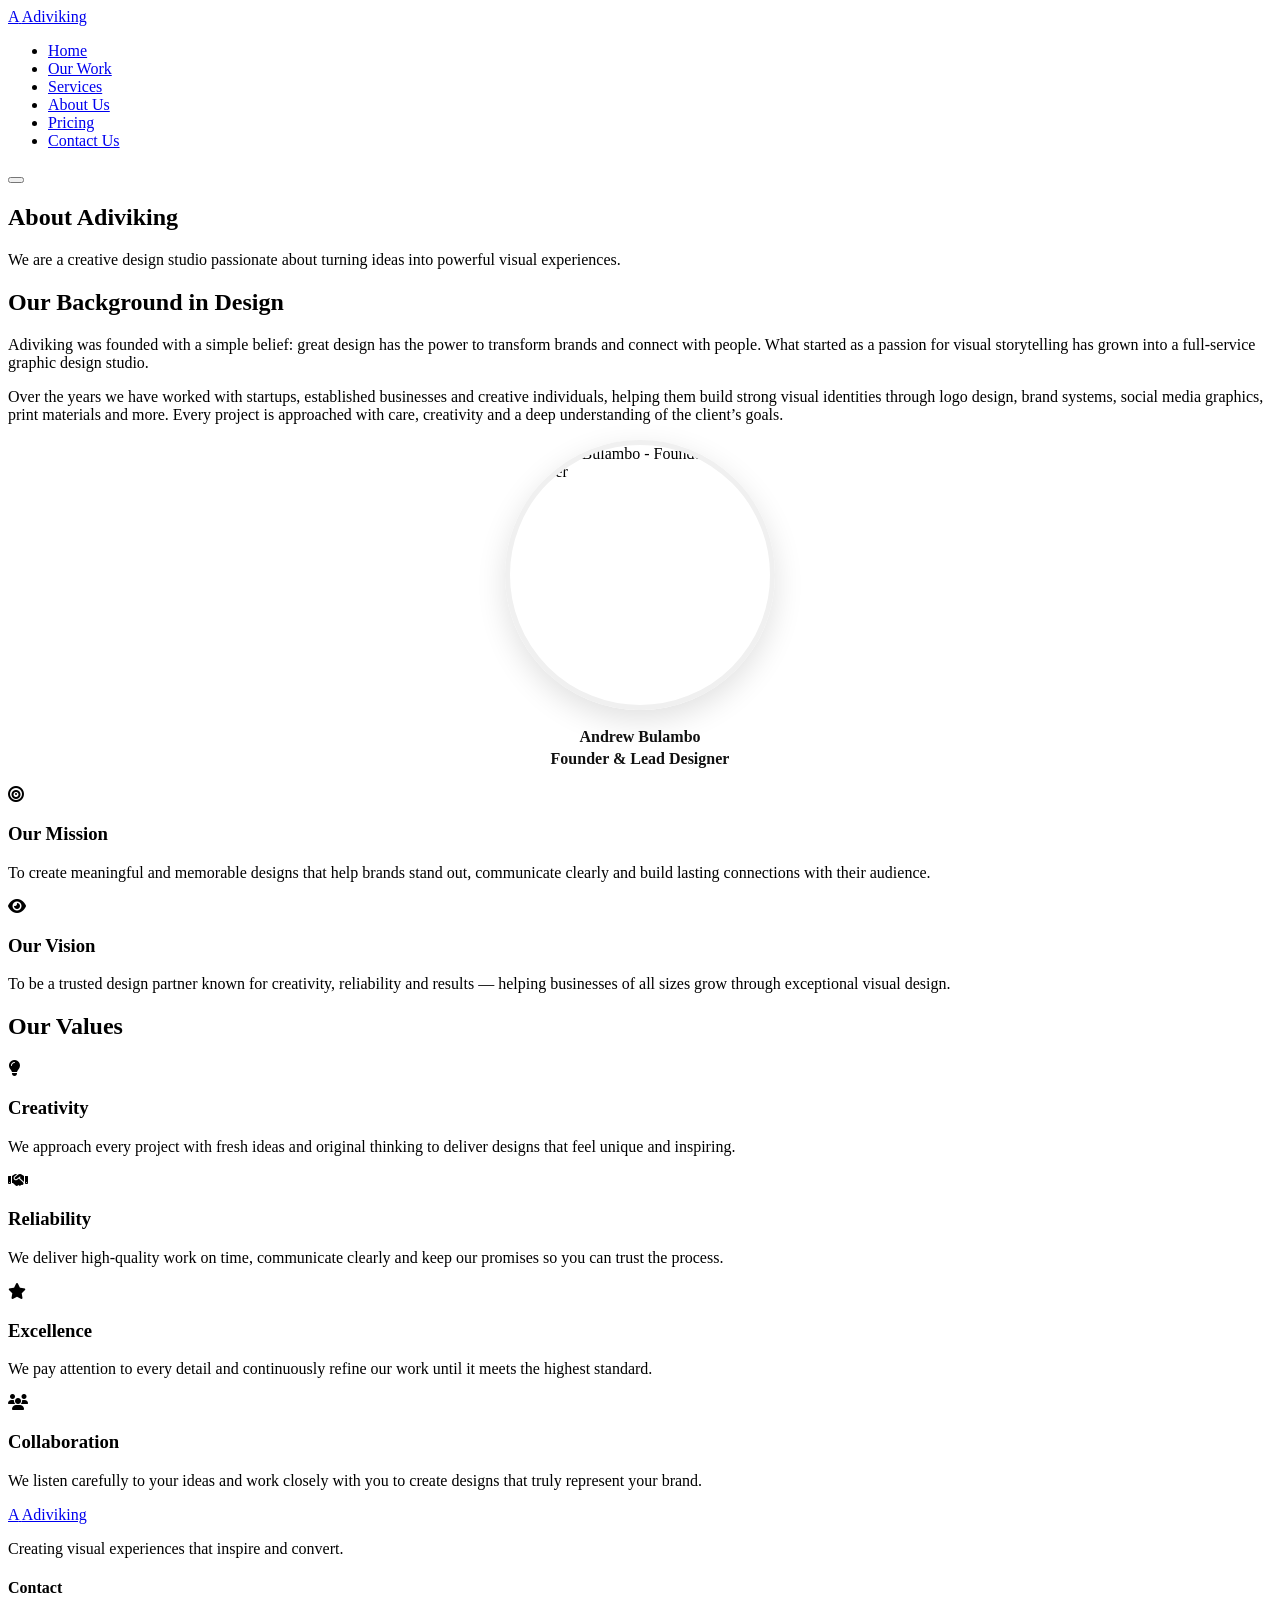
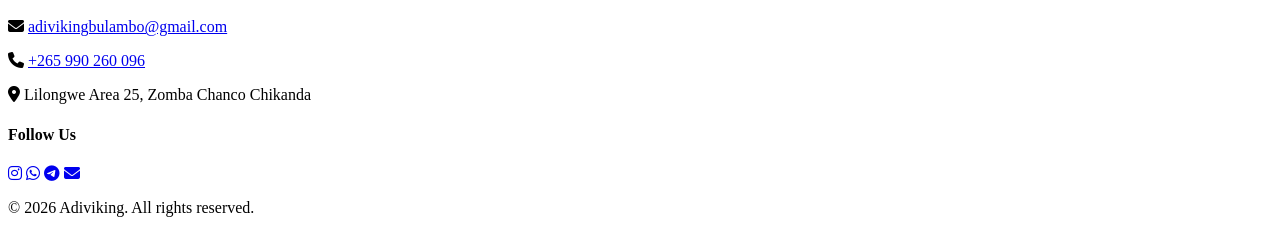
==== AboutUs.html @ 5ed701de "Add files via upload" ====
<!DOCTYPE html>
<html lang="en">
<head>
    <meta charset="UTF-8">
    <meta name="viewport" content="width=device-width, initial-scale=1.0">
    <title>About Us | Adiviking</title>
    <link rel="stylesheet" href="graphicdesign.css">
    <link rel="stylesheet" href="https://cdnjs.cloudflare.com/ajax/libs/font-awesome/6.5.1/css/all.min.css">
    <style>
        .owner-placeholder {
            width: 260px;
            height: 260px;
            margin: 0 auto 16px;
            border-radius: 50%;
            overflow: hidden;
            box-shadow: 0 10px 30px rgba(0, 0, 0, 0.12);
            border: 5px solid #f0f0f0;
            background: none;
        }
        .owner-placeholder img {
            width: 100%;
            height: 100%;
            object-fit: cover;
            display: block;
        }
        .owner-name {
            text-align: center;
            font-weight: 600;
            color: #111;
            line-height: 1.4;
        }
        @media (max-width: 900px) {
            .owner-placeholder {
                width: 200px;
                height: 200px;
            }
        }
    </style>
</head>
<body>

    <header class="header">
        <div class="container">
            <a href="index.html" class="logo">
                <span class="logo-icon">A</span>
                <span class="logo-text">Adiviking</span>
            </a>
            <nav class="nav" id="navMenu">
                <ul class="nav-list">
                    <li><a href="index.html" class="nav-link">Home</a></li>
                    <li><a href="OurWork.html" class="nav-link">Our Work</a></li>
                    <li><a href="Services.html" class="nav-link">Services</a></li>
                    <li><a href="AboutUs.html" class="nav-link active">About Us</a></li>
                    <li><a href="Pricing.html" class="nav-link">Pricing</a></li>
                    <li><a href="ContactUs.html" class="nav-link">Contact Us</a></li>
                </ul>
            </nav>
            <button class="menu-toggle" id="menuToggle" aria-label="Toggle menu">
                <span></span><span></span><span></span>
            </button>
        </div>
    </header>

    <section class="page-hero">
        <div class="container">
            <h1>About Adiviking</h1>
            <p>We are a creative design studio passionate about turning ideas into powerful visual experiences.</p>
        </div>
    </section>

    <section class="about-section">
        <div class="container">
            <div class="about-grid">
                <div class="about-text">
                    <h2>Our Background in Design</h2>
                    <p>
                        Adiviking was founded with a simple belief: great design has the power to transform brands 
                        and connect with people. What started as a passion for visual storytelling has grown into 
                        a full-service graphic design studio.
                    </p>
                    <p>
                        Over the years we have worked with startups, established businesses and creative individuals, 
                        helping them build strong visual identities through logo design, brand systems, social media 
                        graphics, print materials and more. Every project is approached with care, creativity and 
                        a deep understanding of the client’s goals.
                    </p>
                </div>
                <div class="about-image">
                    <div class="owner-photo">
                        <div class="owner-placeholder">
                            <img src="Adiviking.jpeg" alt="Andrew Bulambo - Founder & Lead Designer">
                        </div>
                        <p class="owner-name">Andrew Bulambo<br>Founder & Lead Designer</p>
                    </div>
                </div>
            </div>
        </div>
    </section>

    <section class="mission-vision">
        <div class="container">
            <div class="mv-grid">
                <div class="mv-card">
                    <div class="mv-icon"><i class="fas fa-bullseye"></i></div>
                    <h3>Our Mission</h3>
                    <p>
                        To create meaningful and memorable designs that help brands stand out, 
                        communicate clearly and build lasting connections with their audience.
                    </p>
                </div>
                <div class="mv-card">
                    <div class="mv-icon"><i class="fas fa-eye"></i></div>
                    <h3>Our Vision</h3>
                    <p>
                        To be a trusted design partner known for creativity, reliability and 
                        results — helping businesses of all sizes grow through exceptional visual design.
                    </p>
                </div>
            </div>
        </div>
    </section>

    <section class="values-section">
        <div class="container">
            <h2 class="section-title">Our Values</h2>
            <div class="values-grid">
                <div class="value-card">
                    <div class="value-icon"><i class="fas fa-lightbulb"></i></div>
                    <h3>Creativity</h3>
                    <p>We approach every project with fresh ideas and original thinking to deliver designs that feel unique and inspiring.</p>
                </div>
                <div class="value-card">
                    <div class="value-icon"><i class="fas fa-handshake"></i></div>
                    <h3>Reliability</h3>
                    <p>We deliver high-quality work on time, communicate clearly and keep our promises so you can trust the process.</p>
                </div>
                <div class="value-card">
                    <div class="value-icon"><i class="fas fa-star"></i></div>
                    <h3>Excellence</h3>
                    <p>We pay attention to every detail and continuously refine our work until it meets the highest standard.</p>
                </div>
                <div class="value-card">
                    <div class="value-icon"><i class="fas fa-users"></i></div>
                    <h3>Collaboration</h3>
                    <p>We listen carefully to your ideas and work closely with you to create designs that truly represent your brand.</p>
                </div>
            </div>
        </div>
    </section>

    <footer class="footer">
        <div class="container">
            <div class="footer-content">
                <div class="footer-brand">
                    <a href="index.html" class="logo">
                        <span class="logo-icon">A</span>
                        <span class="logo-text">Adiviking</span>
                    </a>
                    <p>Creating visual experiences that inspire and convert.</p>
                </div>
                <div class="footer-contact">
                    <h4>Contact</h4>
                    <p><i class="fas fa-envelope"></i> <a href="mailto:adivikingbulambo@gmail.com">adivikingbulambo@gmail.com</a></p>
                    <p><i class="fas fa-phone"></i> <a href="tel:+265990260096">+265 990 260 096</a></p>
                    <p><i class="fas fa-map-marker-alt"></i> Lilongwe Area 25, Zomba Chanco Chikanda</p>
                </div>
                <div class="footer-social">
                    <h4>Follow Us</h4>
                    <div class="social-links">
                        <a href="https://instagram.com" target="_blank" rel="noopener" aria-label="Instagram"><i class="fab fa-instagram"></i></a>
                        <a href="https://wa.me/265990260096" target="_blank" rel="noopener" aria-label="WhatsApp"><i class="fab fa-whatsapp"></i></a>
                        <a href="https://t.me/adivikingBulambo" target="_blank" rel="noopener" aria-label="Telegram"><i class="fab fa-telegram"></i></a>
                        <a href="mailto:adivikingbulambo@gmail.com" aria-label="Email"><i class="fas fa-envelope"></i></a>
                    </div>
                </div>
            </div>
            <div class="footer-bottom">
                <p>&copy; 2026 Adiviking. All rights reserved.</p>
            </div>
        </div>
    </footer>

    <script src="portfolio.js"></script>
</body>
</html>
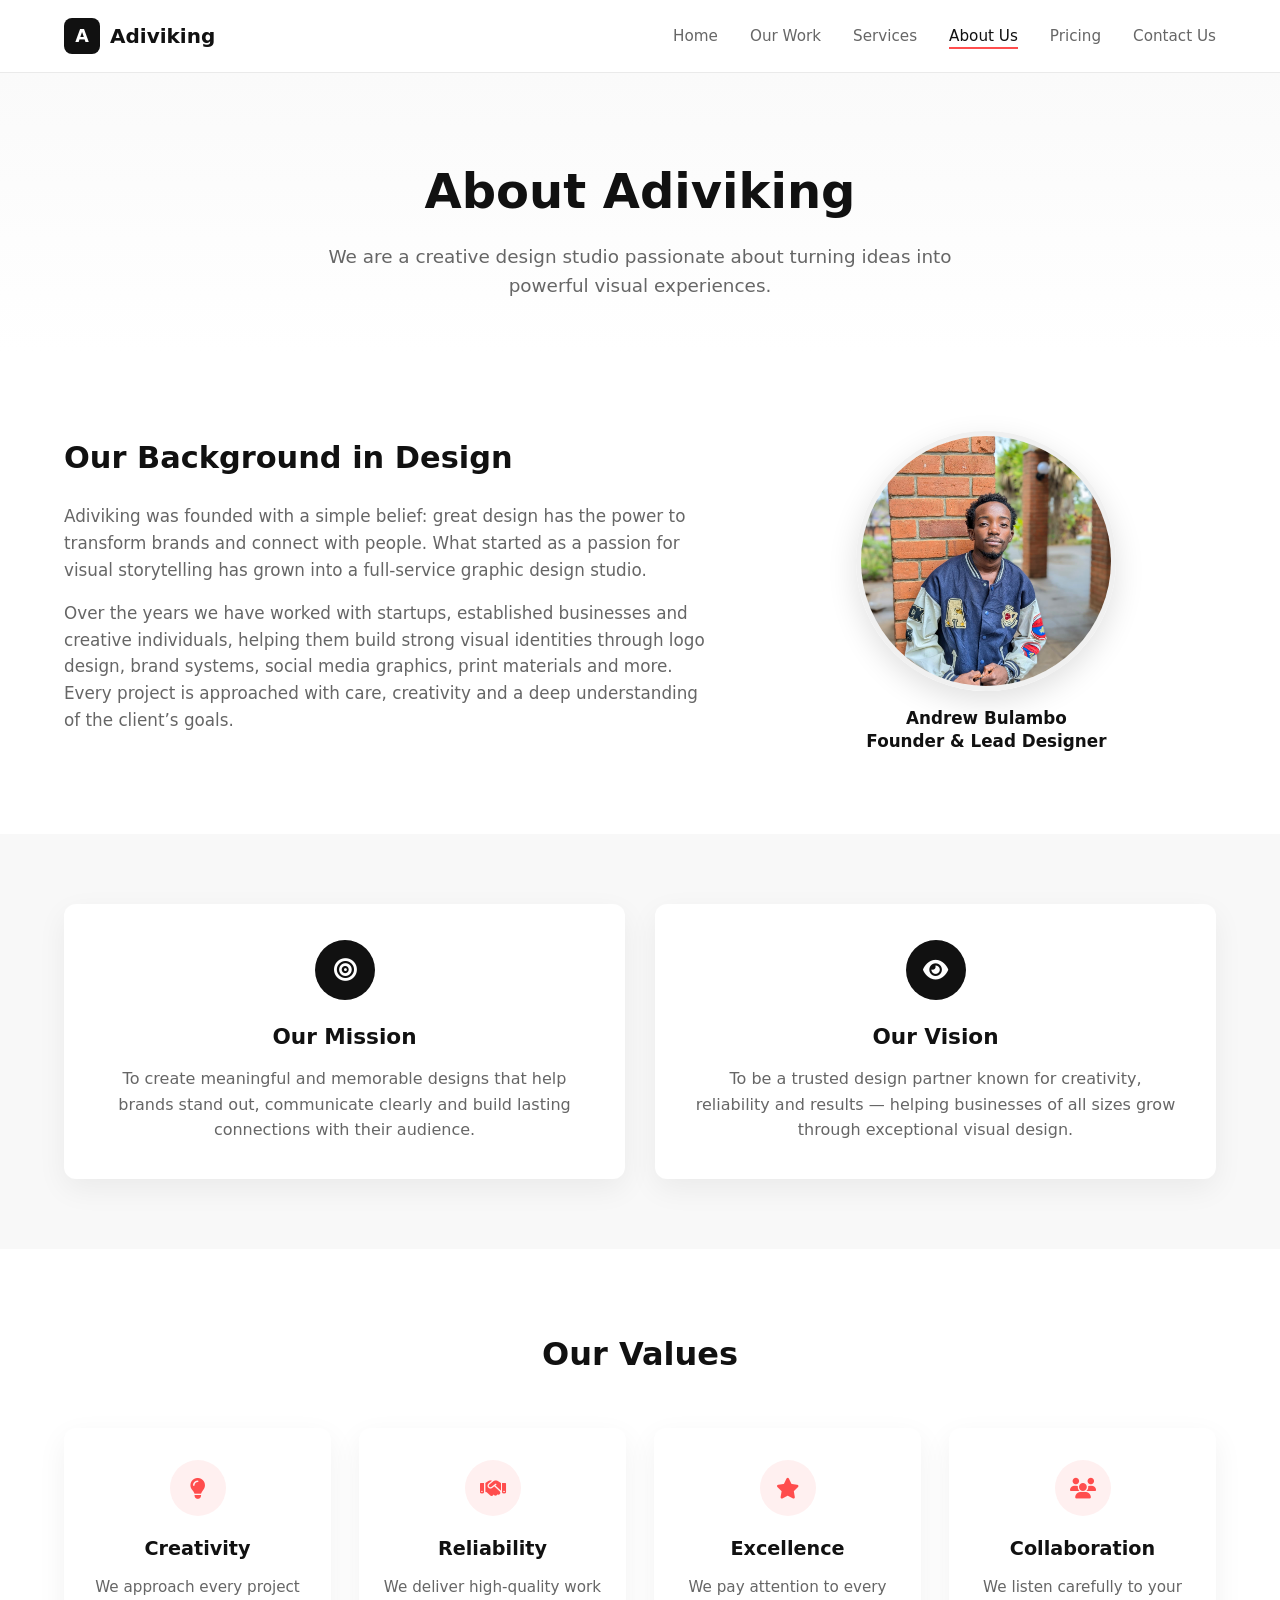
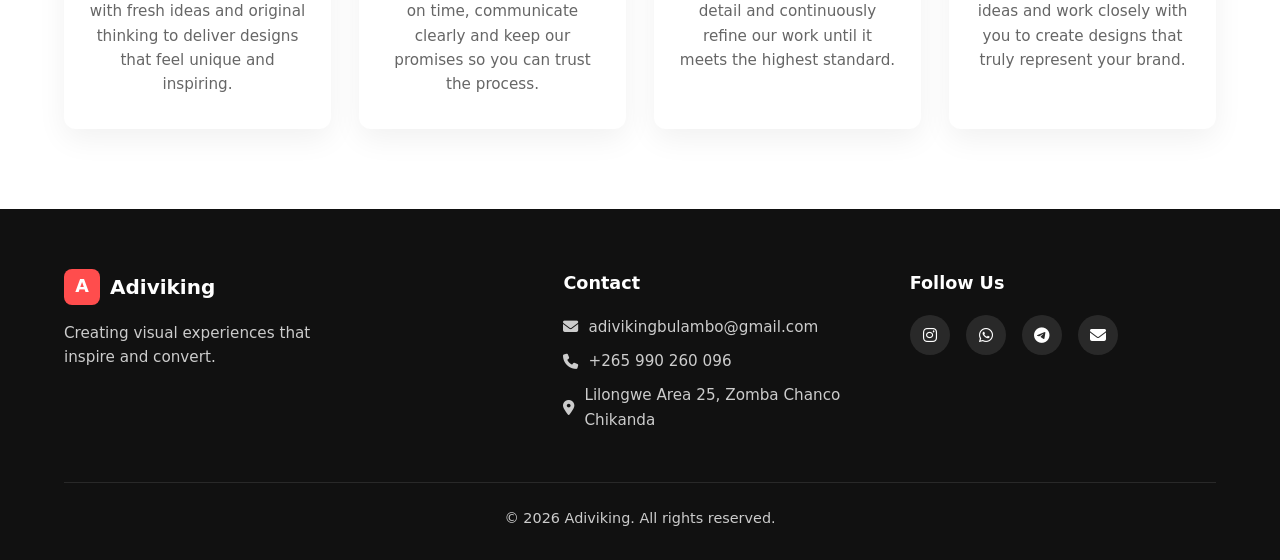
==== commit 26f27dd3: "Add files via upload" ====
--- a/AboutUs.html
+++ b/AboutUs.html
@@ -37,6 +37,32 @@
         }
     </style>
 </head>
+<script>
+(function () {
+    function initMenu() {
+        var btn = document.getElementById('menuToggle');
+        var nav = document.getElementById('navMenu');
+        if (!btn || !nav) return;
+        btn.onclick = function () {
+            nav.classList.toggle('active');
+            btn.classList.toggle('active');
+        };
+        var links = nav.querySelectorAll('.nav-link');
+        for (var i = 0; i < links.length; i++) {
+            links[i].onclick = function () {
+                nav.classList.remove('active');
+                btn.classList.remove('active');
+            };
+        }
+    }
+    if (document.readyState === 'loading') {
+        document.addEventListener('DOMContentLoaded', initMenu);
+    } else {
+        initMenu();
+    }
+})();
+</script>
+
 <body>
 
     <header class="header">
--- a/graphicdesign.css
+++ b/graphicdesign.css
@@ -0,0 +1,1127 @@
+/* ===== Reset & Base ===== */
+* {
+    margin: 0;
+    padding: 0;
+    box-sizing: border-box;
+}
+
+:root {
+    --primary: #111111;
+    --accent: #ff4d4d;
+    --text: #333333;
+    --text-light: #666666;
+    --bg: #ffffff;
+    --bg-soft: #f8f8f8;
+    --border: #eaeaea;
+    --radius: 12px;
+    --shadow: 0 10px 30px rgba(0, 0, 0, 0.06);
+    --transition: all 0.3s ease;
+}
+
+html {
+    scroll-behavior: smooth;
+}
+
+body {
+    font-family: 'Segoe UI', system-ui, -apple-system, sans-serif;
+    color: var(--text);
+    background: var(--bg);
+    line-height: 1.6;
+}
+
+.container {
+    width: 100%;
+    max-width: 1200px;
+    margin: 0 auto;
+    padding: 0 24px;
+}
+
+a {
+    text-decoration: none;
+    color: inherit;
+}
+
+img {
+    max-width: 100%;
+    display: block;
+}
+
+/* ===== Header ===== */
+.header {
+    position: sticky;
+    top: 0;
+    z-index: 1000;
+    background: rgba(255, 255, 255, 0.95);
+    backdrop-filter: blur(12px);
+    border-bottom: 1px solid var(--border);
+}
+
+.header .container {
+    display: flex;
+    align-items: center;
+    justify-content: space-between;
+    height: 72px;
+    position: relative;
+}
+
+.logo {
+    display: flex;
+    align-items: center;
+    gap: 10px;
+    font-weight: 700;
+    font-size: 1.25rem;
+    color: var(--primary);
+}
+
+.logo-icon {
+    width: 36px;
+    height: 36px;
+    background: var(--primary);
+    color: white;
+    border-radius: 8px;
+    display: flex;
+    align-items: center;
+    justify-content: center;
+    font-size: 1.1rem;
+}
+
+.nav-list {
+    display: flex;
+    list-style: none;
+    gap: 32px;
+}
+
+.nav-link {
+    font-size: 0.95rem;
+    font-weight: 500;
+    color: var(--text-light);
+    transition: var(--transition);
+    position: relative;
+}
+
+.nav-link:hover,
+.nav-link.active {
+    color: var(--primary);
+}
+
+.nav-link.active::after {
+    content: '';
+    position: absolute;
+    bottom: -4px;
+    left: 0;
+    width: 100%;
+    height: 2px;
+    background: var(--accent);
+}
+
+/* Hamburger - hidden on desktop */
+.menu-toggle {
+    display: none;
+    flex-direction: column;
+    justify-content: center;
+    gap: 5px;
+    background: none;
+    border: none;
+    cursor: pointer;
+    padding: 8px;
+    z-index: 1001;
+}
+
+.menu-toggle span {
+    width: 24px;
+    height: 2px;
+    background: var(--primary);
+    transition: var(--transition);
+    display: block;
+}
+
+/* ===== Buttons ===== */
+.btn {
+    display: inline-block;
+    padding: 14px 32px;
+    border-radius: 50px;
+    font-weight: 600;
+    font-size: 1rem;
+    transition: var(--transition);
+    border: none;
+    cursor: pointer;
+}
+
+.btn-primary {
+    background: var(--primary);
+    color: white;
+}
+
+.btn-primary:hover {
+    background: var(--accent);
+    transform: translateY(-2px);
+    box-shadow: 0 8px 20px rgba(255, 77, 77, 0.25);
+}
+
+/* ===== Hero (Home) ===== */
+.hero {
+    padding: 100px 0 80px;
+    background: linear-gradient(180deg, #fafafa 0%, #ffffff 100%);
+}
+
+.hero-content {
+    max-width: 700px;
+}
+
+.hero-title {
+    font-size: clamp(2.4rem, 5vw, 3.6rem);
+    font-weight: 800;
+    line-height: 1.15;
+    color: var(--primary);
+    margin-bottom: 20px;
+}
+
+.hero-subtitle {
+    font-size: 1.15rem;
+    color: var(--text-light);
+    margin-bottom: 32px;
+    max-width: 540px;
+}
+
+/* ===== Intro ===== */
+.intro {
+    padding: 80px 0;
+}
+
+.intro-content {
+    max-width: 720px;
+    margin: 0 auto;
+    text-align: center;
+}
+
+.intro-content h2 {
+    font-size: 2rem;
+    font-weight: 700;
+    margin-bottom: 20px;
+    color: var(--primary);
+}
+
+.intro-content p {
+    font-size: 1.1rem;
+    color: var(--text-light);
+}
+
+/* ===== Founder Section ===== */
+.testimonials {
+    padding: 80px 0;
+    background: var(--bg-soft);
+}
+
+.section-title {
+    text-align: center;
+    font-size: 2rem;
+    font-weight: 700;
+    margin-bottom: 48px;
+    color: var(--primary);
+}
+
+.founder-section {
+    display: grid;
+    grid-template-columns: 280px 1fr;
+    gap: 50px;
+    align-items: center;
+    max-width: 900px;
+    margin: 0 auto;
+    background: white;
+    padding: 40px;
+    border-radius: var(--radius);
+    box-shadow: var(--shadow);
+}
+
+.founder-photo {
+    text-align: center;
+}
+
+.founder-img {
+    width: 240px;
+    height: 240px;
+    object-fit: cover;
+    border-radius: 50%;
+    border: 5px solid #f0f0f0;
+    box-shadow: 0 10px 30px rgba(0, 0, 0, 0.12);
+    display: block;
+    margin: 0 auto;
+}
+
+.founder-info h3 {
+    font-size: 1.8rem;
+    font-weight: 700;
+    color: var(--primary);
+    margin-bottom: 6px;
+}
+
+.founder-role {
+    font-size: 1rem;
+    color: var(--accent);
+    font-weight: 600;
+    margin-bottom: 20px;
+}
+
+.founder-info p {
+    color: var(--text-light);
+    font-size: 1.05rem;
+    line-height: 1.7;
+    margin-bottom: 14px;
+}
+
+/* ===== Page Hero ===== */
+.page-hero {
+    padding: 80px 0 50px;
+    background: linear-gradient(180deg, #fafafa 0%, #ffffff 100%);
+    text-align: center;
+}
+
+.page-hero h1 {
+    font-size: clamp(2.2rem, 4vw, 3rem);
+    font-weight: 800;
+    color: var(--primary);
+    margin-bottom: 12px;
+}
+
+.page-hero p {
+    font-size: 1.15rem;
+    color: var(--text-light);
+    max-width: 700px;
+    margin: 0 auto;
+}
+
+/* ===== Work Filters ===== */
+.work-filters {
+    padding: 20px 0 40px;
+}
+
+.filter-buttons {
+    display: flex;
+    flex-wrap: wrap;
+    justify-content: center;
+    gap: 12px;
+}
+
+.filter-btn {
+    padding: 10px 20px;
+    border: 1px solid var(--border);
+    background: white;
+    border-radius: 50px;
+    font-size: 0.9rem;
+    font-weight: 500;
+    color: var(--text-light);
+    cursor: pointer;
+    transition: var(--transition);
+}
+
+.filter-btn:hover,
+.filter-btn.active {
+    background: var(--primary);
+    color: white;
+    border-color: var(--primary);
+}
+
+/* ===== Projects Grid ===== */
+.projects {
+    padding-bottom: 80px;
+}
+
+.projects-grid {
+    display: grid;
+    grid-template-columns: repeat(auto-fill, minmax(280px, 1fr));
+    gap: 28px;
+}
+
+.project-card {
+    background: white;
+    border-radius: var(--radius);
+    overflow: hidden;
+    box-shadow: var(--shadow);
+    transition: opacity 0.3s ease, transform 0.3s ease;
+}
+
+.project-card:hover {
+    transform: translateY(-8px);
+    box-shadow: 0 15px 40px rgba(0, 0, 0, 0.1);
+}
+
+.project-image {
+    height: 220px;
+    overflow: hidden;
+    background: #eee;
+}
+
+.project-image img,
+.project-image video {
+    width: 100%;
+    height: 100%;
+    object-fit: cover;
+    display: block;
+    transition: transform 0.4s ease;
+}
+
+.project-card:hover .project-image img {
+    transform: scale(1.08);
+}
+
+.project-info {
+    padding: 24px;
+}
+
+.project-category {
+    display: inline-block;
+    font-size: 0.8rem;
+    font-weight: 600;
+    color: var(--accent);
+    text-transform: uppercase;
+    letter-spacing: 0.5px;
+    margin-bottom: 8px;
+}
+
+.project-info h3 {
+    font-size: 1.2rem;
+    font-weight: 700;
+    color: var(--primary);
+    margin-bottom: 10px;
+}
+
+.project-info p {
+    font-size: 0.95rem;
+    color: var(--text-light);
+    line-height: 1.55;
+}
+
+/* ===== Work CTA ===== */
+.work-cta {
+    padding: 70px 0;
+    background: var(--bg-soft);
+    text-align: center;
+}
+
+.work-cta h2 {
+    font-size: 2rem;
+    font-weight: 700;
+    color: var(--primary);
+    margin-bottom: 12px;
+}
+
+.work-cta p {
+    font-size: 1.1rem;
+    color: var(--text-light);
+    margin-bottom: 28px;
+    max-width: 600px;
+    margin-left: auto;
+    margin-right: auto;
+}
+
+/* ===== About Page ===== */
+.about-section {
+    padding: 80px 0;
+}
+
+.about-grid {
+    display: grid;
+    grid-template-columns: 1.4fr 1fr;
+    gap: 50px;
+    align-items: center;
+}
+
+.about-text h2 {
+    font-size: 1.9rem;
+    font-weight: 700;
+    color: var(--primary);
+    margin-bottom: 20px;
+}
+
+.about-text p {
+    color: var(--text-light);
+    margin-bottom: 16px;
+    font-size: 1.05rem;
+}
+
+.owner-photo {
+    text-align: center;
+}
+
+.owner-placeholder {
+    width: 260px;
+    height: 260px;
+    margin: 0 auto 16px;
+    border-radius: 50%;
+    overflow: hidden;
+    border: 5px solid #f0f0f0;
+    box-shadow: 0 10px 30px rgba(0, 0, 0, 0.12);
+}
+
+.owner-placeholder img {
+    width: 100%;
+    height: 100%;
+    object-fit: cover;
+    display: block;
+}
+
+.owner-name {
+    font-weight: 600;
+    color: var(--primary);
+    font-size: 1.05rem;
+    line-height: 1.4;
+}
+
+.mission-vision {
+    padding: 70px 0;
+    background: var(--bg-soft);
+}
+
+.mv-grid {
+    display: grid;
+    grid-template-columns: 1fr 1fr;
+    gap: 30px;
+}
+
+.mv-card {
+    background: white;
+    padding: 36px;
+    border-radius: var(--radius);
+    box-shadow: var(--shadow);
+    text-align: center;
+}
+
+.mv-icon {
+    width: 60px;
+    height: 60px;
+    background: var(--primary);
+    color: white;
+    border-radius: 50%;
+    display: flex;
+    align-items: center;
+    justify-content: center;
+    font-size: 1.4rem;
+    margin: 0 auto 20px;
+}
+
+.mv-card h3 {
+    font-size: 1.35rem;
+    margin-bottom: 12px;
+    color: var(--primary);
+}
+
+.mv-card p {
+    color: var(--text-light);
+    font-size: 1rem;
+}
+
+.values-section {
+    padding: 80px 0;
+}
+
+.values-grid {
+    display: grid;
+    grid-template-columns: repeat(auto-fit, minmax(240px, 1fr));
+    gap: 28px;
+}
+
+.value-card {
+    background: white;
+    padding: 32px 24px;
+    border-radius: var(--radius);
+    box-shadow: var(--shadow);
+    text-align: center;
+    transition: var(--transition);
+}
+
+.value-card:hover {
+    transform: translateY(-6px);
+}
+
+.value-icon {
+    width: 56px;
+    height: 56px;
+    background: #fff0f0;
+    color: var(--accent);
+    border-radius: 50%;
+    display: flex;
+    align-items: center;
+    justify-content: center;
+    font-size: 1.3rem;
+    margin: 0 auto 18px;
+}
+
+.value-card h3 {
+    font-size: 1.2rem;
+    margin-bottom: 10px;
+    color: var(--primary);
+}
+
+.value-card p {
+    color: var(--text-light);
+    font-size: 0.95rem;
+}
+
+/* ===== Services Page ===== */
+.services-section {
+    padding: 70px 0 40px;
+}
+
+.service-item {
+    display: grid;
+    grid-template-columns: 90px 1fr;
+    gap: 28px;
+    margin-bottom: 50px;
+    padding-bottom: 50px;
+    border-bottom: 1px solid var(--border);
+}
+
+.service-item:last-child {
+    border-bottom: none;
+    margin-bottom: 0;
+    padding-bottom: 0;
+}
+
+.service-icon {
+    width: 70px;
+    height: 70px;
+    background: var(--primary);
+    color: white;
+    border-radius: 16px;
+    display: flex;
+    align-items: center;
+    justify-content: center;
+    font-size: 1.6rem;
+    flex-shrink: 0;
+}
+
+.service-content h2 {
+    font-size: 1.6rem;
+    font-weight: 700;
+    color: var(--primary);
+    margin-bottom: 14px;
+}
+
+.service-content p {
+    color: var(--text-light);
+    font-size: 1.05rem;
+    margin-bottom: 16px;
+    line-height: 1.65;
+}
+
+.service-content ul {
+    list-style: none;
+    padding: 0;
+}
+
+.service-content ul li {
+    position: relative;
+    padding-left: 22px;
+    margin-bottom: 8px;
+    color: var(--text);
+    font-size: 0.98rem;
+}
+
+.service-content ul li::before {
+    content: "✓";
+    position: absolute;
+    left: 0;
+    color: var(--accent);
+    font-weight: 700;
+}
+
+/* ===== Pricing Page ===== */
+.pricing-section {
+    padding: 60px 0 40px;
+}
+
+.pricing-grid {
+    display: grid;
+    grid-template-columns: repeat(auto-fit, minmax(280px, 1fr));
+    gap: 28px;
+}
+
+.price-card {
+    background: white;
+    border-radius: var(--radius);
+    box-shadow: var(--shadow);
+    padding: 36px 28px;
+    text-align: center;
+    position: relative;
+    transition: var(--transition);
+    border: 2px solid transparent;
+}
+
+.price-card:hover {
+    transform: translateY(-8px);
+    box-shadow: 0 15px 40px rgba(0, 0, 0, 0.1);
+}
+
+.price-card.featured {
+    border-color: var(--accent);
+    transform: scale(1.03);
+}
+
+.price-card.featured:hover {
+    transform: scale(1.03) translateY(-8px);
+}
+
+.popular-badge {
+    position: absolute;
+    top: -12px;
+    left: 50%;
+    transform: translateX(-50%);
+    background: var(--accent);
+    color: white;
+    font-size: 0.8rem;
+    font-weight: 600;
+    padding: 5px 16px;
+    border-radius: 50px;
+}
+
+.price-header {
+    margin-bottom: 20px;
+}
+
+.price-header i {
+    font-size: 1.8rem;
+    color: var(--primary);
+    margin-bottom: 12px;
+    display: block;
+}
+
+.price-header h3 {
+    font-size: 1.35rem;
+    font-weight: 700;
+    color: var(--primary);
+}
+
+.price-amount {
+    margin-bottom: 24px;
+}
+
+.price-amount .currency {
+    font-size: 1.4rem;
+    font-weight: 600;
+    vertical-align: top;
+}
+
+.price-amount .amount {
+    font-size: 3rem;
+    font-weight: 800;
+    color: var(--primary);
+    line-height: 1;
+}
+
+.price-amount .period {
+    display: block;
+    font-size: 0.9rem;
+    color: var(--text-light);
+    margin-top: 4px;
+}
+
+.price-features {
+    list-style: none;
+    padding: 0;
+    margin-bottom: 28px;
+    text-align: left;
+}
+
+.price-features li {
+    padding: 8px 0 8px 26px;
+    position: relative;
+    color: var(--text);
+    font-size: 0.95rem;
+    border-bottom: 1px solid var(--border);
+}
+
+.price-features li:last-child {
+    border-bottom: none;
+}
+
+.price-features li::before {
+    content: "✓";
+    position: absolute;
+    left: 0;
+    color: var(--accent);
+    font-weight: 700;
+}
+
+.price-card .btn {
+    width: 100%;
+    text-align: center;
+}
+
+.pricing-note {
+    padding: 20px 0 60px;
+    text-align: center;
+}
+
+.pricing-note p {
+    max-width: 700px;
+    margin: 0 auto;
+    color: var(--text-light);
+    font-size: 0.95rem;
+    background: var(--bg-soft);
+    padding: 18px 24px;
+    border-radius: var(--radius);
+}
+
+/* ===== Contact Page ===== */
+.contact-section {
+    padding: 60px 0 80px;
+}
+
+.contact-grid {
+    display: grid;
+    grid-template-columns: 1.4fr 1fr;
+    gap: 50px;
+    align-items: start;
+}
+
+.contact-form-wrapper h2,
+.contact-info h2 {
+    font-size: 1.7rem;
+    font-weight: 700;
+    color: var(--primary);
+    margin-bottom: 10px;
+}
+
+.form-intro {
+    color: var(--text-light);
+    margin-bottom: 28px;
+}
+
+.form-group {
+    margin-bottom: 20px;
+}
+
+.form-group label {
+    display: block;
+    font-weight: 600;
+    margin-bottom: 7px;
+    color: var(--primary);
+    font-size: 0.95rem;
+}
+
+.form-group input,
+.form-group select,
+.form-group textarea {
+    width: 100%;
+    padding: 13px 16px;
+    border: 1px solid var(--border);
+    border-radius: 10px;
+    font-size: 1rem;
+    font-family: inherit;
+    transition: var(--transition);
+    background: white;
+}
+
+.form-group input:focus,
+.form-group select:focus,
+.form-group textarea:focus {
+    outline: none;
+    border-color: var(--primary);
+    box-shadow: 0 0 0 3px rgba(17, 17, 17, 0.08);
+}
+
+.form-row {
+    display: grid;
+    grid-template-columns: 1fr 1fr;
+    gap: 16px;
+}
+
+.submit-btn {
+    width: 100%;
+    padding: 15px;
+    font-size: 1.05rem;
+    display: flex;
+    align-items: center;
+    justify-content: center;
+    gap: 10px;
+    margin-top: 8px;
+}
+
+.form-note {
+    font-size: 0.85rem;
+    color: var(--text-light);
+    margin-top: 14px;
+    text-align: center;
+}
+
+.contact-info {
+    background: var(--bg-soft);
+    padding: 36px;
+    border-radius: var(--radius);
+}
+
+.info-item {
+    display: flex;
+    gap: 16px;
+    margin-bottom: 28px;
+}
+
+.info-icon {
+    width: 46px;
+    height: 46px;
+    background: var(--primary);
+    color: white;
+    border-radius: 12px;
+    display: flex;
+    align-items: center;
+    justify-content: center;
+    font-size: 1.15rem;
+    flex-shrink: 0;
+}
+
+.info-item h4 {
+    font-size: 1rem;
+    font-weight: 700;
+    color: var(--primary);
+    margin-bottom: 4px;
+}
+
+.info-item a {
+    color: var(--accent);
+    font-weight: 500;
+}
+
+.info-item a:hover {
+    text-decoration: underline;
+}
+
+.info-item p {
+    color: var(--text-light);
+    font-size: 0.95rem;
+    line-height: 1.5;
+}
+
+.small-text {
+    font-size: 0.85rem !important;
+    margin-top: 3px;
+}
+
+/* ===== Footer ===== */
+.footer {
+    background: var(--primary);
+    color: #ccc;
+    padding: 60px 0 30px;
+}
+
+.footer-content {
+    display: grid;
+    grid-template-columns: 1.5fr 1fr 1fr;
+    gap: 40px;
+    margin-bottom: 40px;
+}
+
+.footer .logo {
+    color: white;
+    margin-bottom: 16px;
+}
+
+.footer .logo-icon {
+    background: var(--accent);
+}
+
+.footer-brand p {
+    max-width: 280px;
+    font-size: 0.95rem;
+}
+
+.footer h4 {
+    color: white;
+    font-size: 1.1rem;
+    margin-bottom: 18px;
+}
+
+.footer-contact p {
+    margin-bottom: 10px;
+    font-size: 0.95rem;
+    display: flex;
+    align-items: center;
+    gap: 10px;
+}
+
+.footer-contact a {
+    color: #ccc;
+}
+
+.footer-contact a:hover {
+    color: white;
+}
+
+.social-links {
+    display: flex;
+    gap: 16px;
+}
+
+.social-links a {
+    width: 40px;
+    height: 40px;
+    border-radius: 50%;
+    background: rgba(255, 255, 255, 0.1);
+    display: flex;
+    align-items: center;
+    justify-content: center;
+    color: white;
+    transition: var(--transition);
+}
+
+.social-links a:hover {
+    background: var(--accent);
+    transform: translateY(-3px);
+}
+
+.footer-bottom {
+    border-top: 1px solid rgba(255, 255, 255, 0.1);
+    padding-top: 24px;
+    text-align: center;
+    font-size: 0.9rem;
+}
+
+/* ===== MOBILE DROPDOWN MENU (FIXED) ===== */
+@media (max-width: 900px) {
+    .menu-toggle {
+        display: flex !important;
+    }
+
+    .nav {
+        position: fixed !important;
+        top: 72px !important;
+        left: 0 !important;
+        right: 0 !important;
+        width: 100% !important;
+        background: #ffffff !important;
+        padding: 24px !important;
+        border-bottom: 1px solid #eaeaea !important;
+        transform: translateY(-150%) !important;
+        opacity: 0 !important;
+        visibility: hidden !important;
+        transition: transform 0.3s ease, opacity 0.3s ease, visibility 0.3s ease !important;
+        box-shadow: 0 10px 30px rgba(0, 0, 0, 0.12) !important;
+        z-index: 999 !important;
+    }
+
+    .nav.active {
+        transform: translateY(0) !important;
+        opacity: 1 !important;
+        visibility: visible !important;
+    }
+
+    .nav-list {
+        flex-direction: column !important;
+        gap: 20px !important;
+        list-style: none !important;
+        margin: 0 !important;
+        padding: 0 !important;
+    }
+
+    .nav-link {
+        display: block !important;
+        padding: 8px 0 !important;
+        font-size: 1.05rem !important;
+    }
+
+    .nav-link.active::after {
+        display: none !important;
+    }
+
+    .menu-toggle.active span:nth-child(1) {
+        transform: translateY(7px) rotate(45deg);
+    }
+
+    .menu-toggle.active span:nth-child(2) {
+        opacity: 0;
+    }
+
+    .menu-toggle.active span:nth-child(3) {
+        transform: translateY(-7px) rotate(-45deg);
+    }
+
+    .footer-content {
+        grid-template-columns: 1fr;
+        gap: 32px;
+    }
+
+    .hero {
+        padding: 70px 0 60px;
+    }
+
+    .founder-section {
+        grid-template-columns: 1fr;
+        text-align: center;
+        padding: 30px 24px;
+        gap: 30px;
+    }
+
+    .founder-img {
+        width: 180px;
+        height: 180px;
+    }
+
+    .about-grid {
+        grid-template-columns: 1fr;
+        text-align: center;
+    }
+
+    .mv-grid {
+        grid-template-columns: 1fr;
+    }
+
+    .owner-placeholder {
+        width: 200px;
+        height: 200px;
+    }
+
+    .price-card.featured {
+        transform: none;
+    }
+
+    .price-card.featured:hover {
+        transform: translateY(-8px);
+    }
+
+    .contact-grid {
+        grid-template-columns: 1fr;
+    }
+
+    .form-row {
+        grid-template-columns: 1fr;
+    }
+}
+
+@media (max-width: 700px) {
+    .service-item {
+        grid-template-columns: 1fr;
+        gap: 18px;
+        text-align: center;
+    }
+
+    .service-icon {
+        margin: 0 auto;
+    }
+
+    .service-content ul li {
+        text-align: left;
+        max-width: 320px;
+        margin-left: auto;
+        margin-right: auto;
+    }
+}
+
+@media (max-width: 600px) {
+    .hero-title {
+        font-size: 2.1rem;
+    }
+
+    .intro-content h2,
+    .section-title,
+    .work-cta h2 {
+        font-size: 1.7rem;
+    }
+
+    .page-hero {
+        padding: 60px 0 40px;
+    }
+
+    .filter-btn {
+        font-size: 0.85rem;
+        padding: 8px 16px;
+    }
+}
